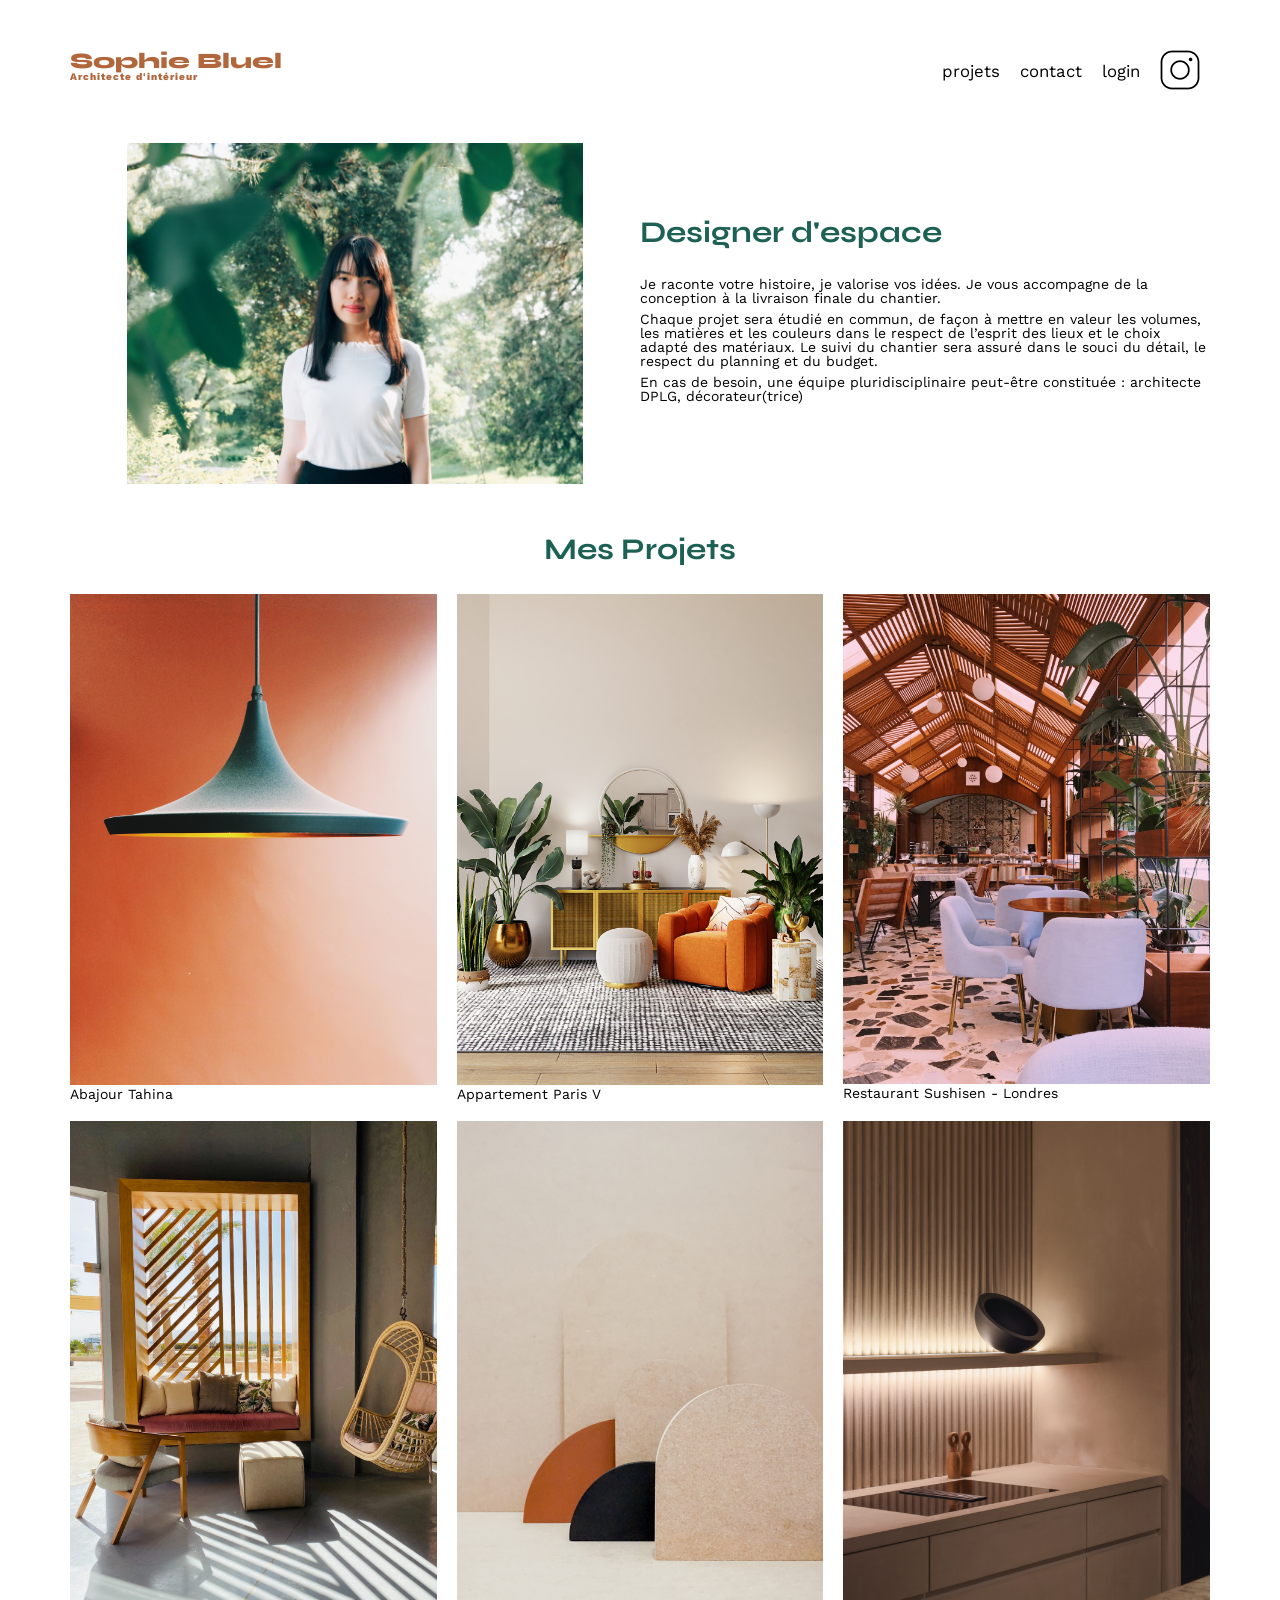
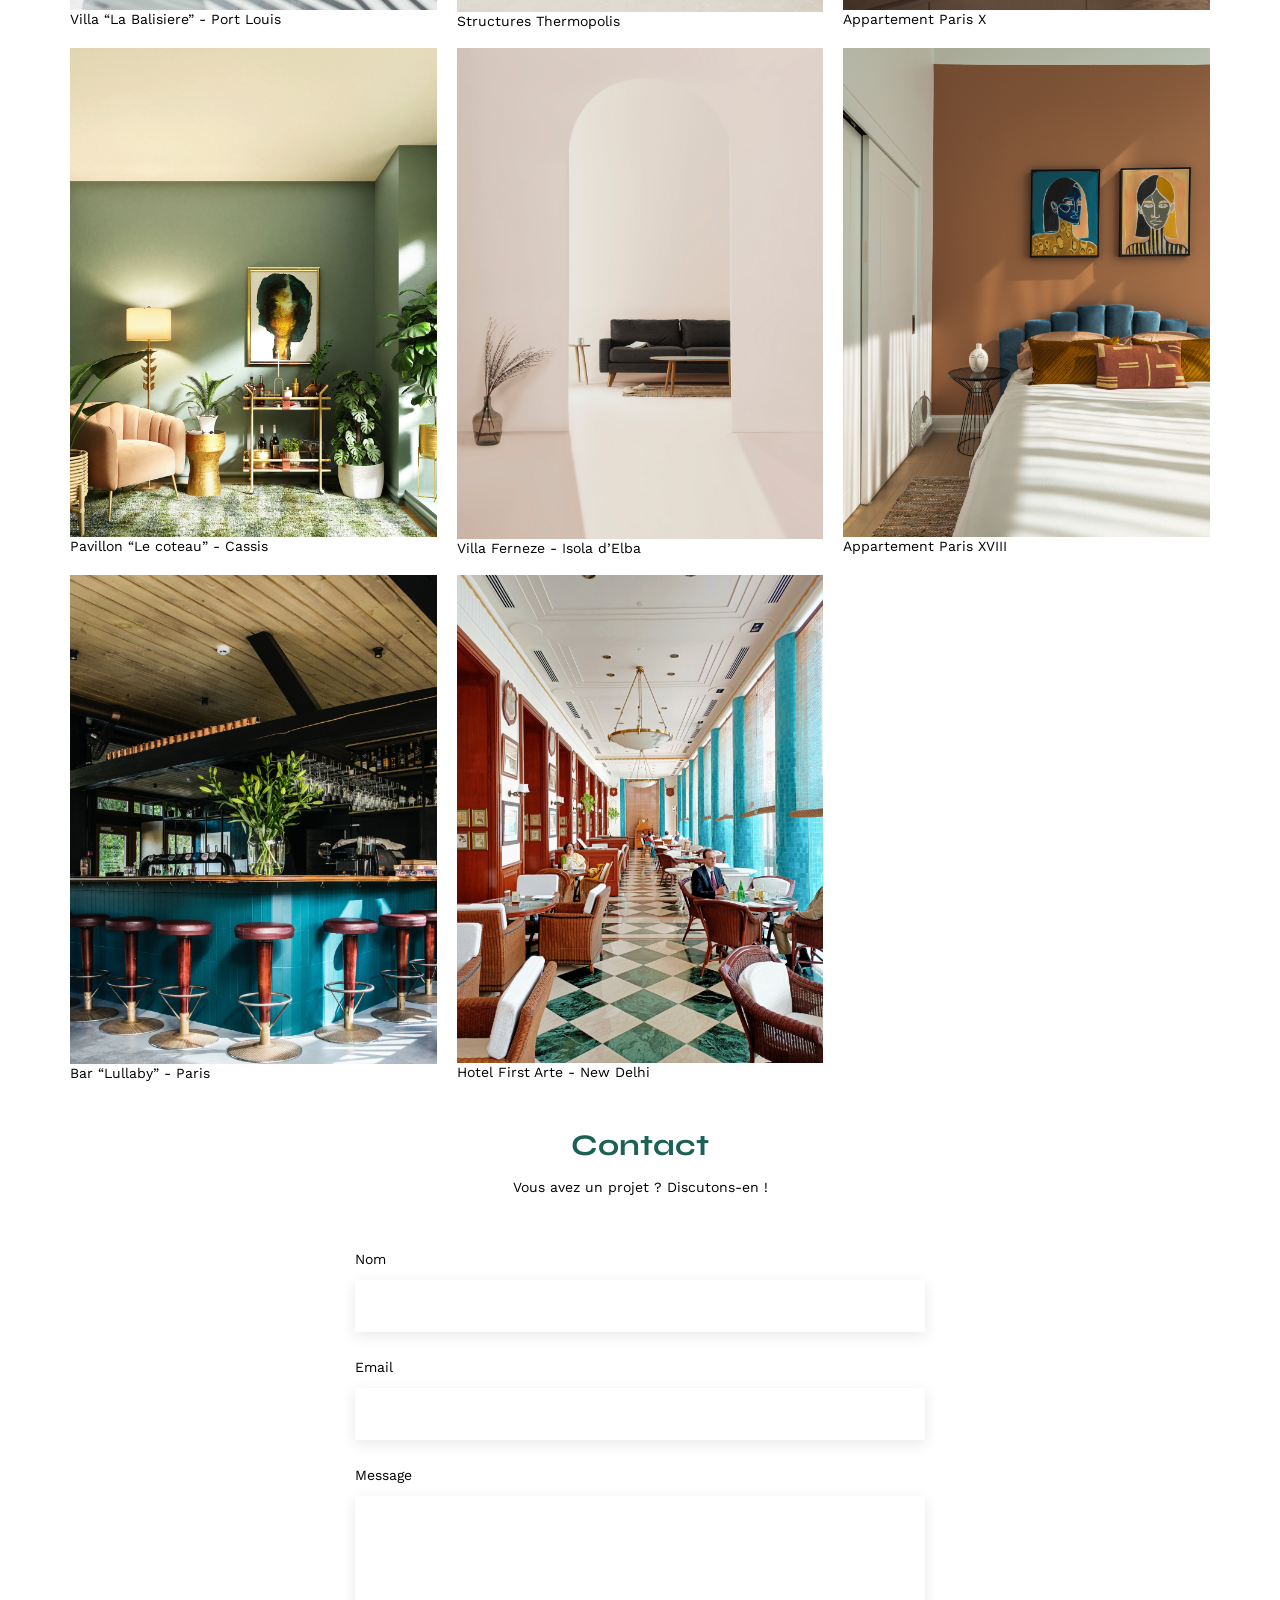
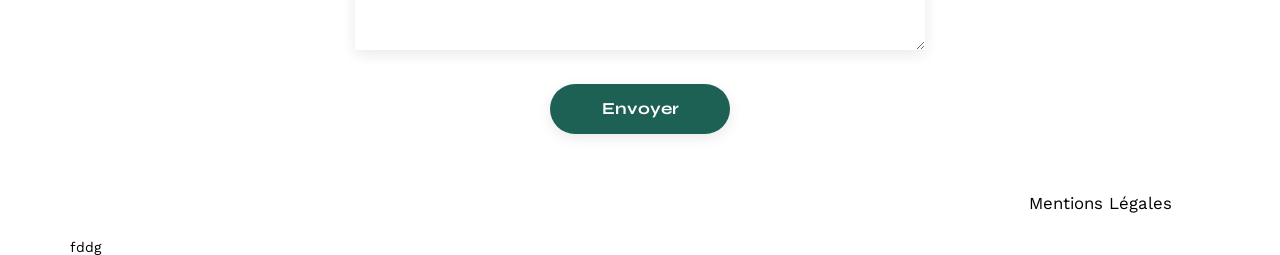
==== FrontEnd/index.html @ 786bf57f "Initial commit" ====
<!DOCTYPE html>
<html lang="fr">
<head>
	<meta charset="UTF-8">
	<title>Sophie Bluel - Architecte d'intérieur</title>
	<meta name="viewport" content="width=device-width, initial-scale=1.0">
	<link rel="preconnect" href="https://fonts.googleapis.com">
	<link rel="preconnect" href="https://fonts.gstatic.com" crossorigin>
	<link href="https://fonts.googleapis.com/css2?family=Syne:wght@700;800&family=Work+Sans&display=swap" rel="stylesheet">
	<meta name="description" content="">
	<link rel="stylesheet" href="./assets/style.css">
</head>
<body>
<header>
	<h1>Sophie Bluel <span>Architecte d'intérieur</span></h1>
	<nav>
		<ul>
			<li>projets</li>
			<li>contact</li>
			<li>login</li>
			<li><img src="./assets/icons/instagram.png" alt="Instagram"></li>
		</ul>
	</nav>
</header>
<main>
	<section id="introduction">
		<figure>
			<img src="./assets/images/sophie-bluel.png" alt="">
		</figure>
		<article>
			<h2>Designer d'espace</h2>
			<p>Je raconte votre histoire, je valorise vos idées. Je vous accompagne de la conception à la livraison finale du chantier.</p>
			<p>Chaque projet sera étudié en commun, de façon à mettre en valeur les volumes, les matières et les couleurs dans le respect de l’esprit des lieux et le choix adapté des matériaux. Le suivi du chantier sera assuré dans le souci du détail, le respect du planning et du budget.</p>
			<p>En cas de besoin, une équipe pluridisciplinaire peut-être constituée : architecte DPLG, décorateur(trice)</p>
		</article>
	</section>
	<section id="portfolio">
		<h2>Mes Projets</h2>
		<div class="gallery">
			<figure>
				<img src="assets/images/abajour-tahina.png" alt="Abajour Tahina">
				<figcaption>Abajour Tahina</figcaption>
			</figure>
			<figure>
				<img src="assets/images/appartement-paris-v.png" alt="Appartement Paris V">
				<figcaption>Appartement Paris V</figcaption>
			</figure>
			<figure>
				<img src="assets/images/restaurant-sushisen-londres.png" alt="Restaurant Sushisen - Londres">
				<figcaption>Restaurant Sushisen - Londres</figcaption>
			</figure>
			<figure>
				<img src="assets/images/la-balisiere.png" alt="Villa “La Balisiere” - Port Louis">
				<figcaption>Villa “La Balisiere” - Port Louis</figcaption>
			</figure>
			<figure>
				<img src="assets/images/structures-thermopolis.png" alt="Structures Thermopolis">
				<figcaption>Structures Thermopolis</figcaption>
			</figure>
			<figure>
				<img src="assets/images/appartement-paris-x.png" alt="Appartement Paris X">
				<figcaption>Appartement Paris X</figcaption>
			</figure>
			<figure>
				<img src="assets/images/le-coteau-cassis.png" alt="Pavillon “Le coteau” - Cassis">
				<figcaption>Pavillon “Le coteau” - Cassis</figcaption>
			</figure>
			<figure>
				<img src="assets/images/villa-ferneze.png" alt="Villa Ferneze - Isola d’Elba">
				<figcaption>Villa Ferneze - Isola d’Elba</figcaption>
			</figure>
			<figure>
				<img src="assets/images/appartement-paris-xviii.png" alt="Appartement Paris XVIII">
				<figcaption>Appartement Paris XVIII</figcaption>
			</figure>
			<figure>
				<img src="assets/images/bar-lullaby-paris.png" alt="Bar “Lullaby” - Paris">
				<figcaption>Bar “Lullaby” - Paris</figcaption>
			</figure>
			<figure>
				<img src="assets/images/hotel-first-arte-new-delhi.png" alt="Hotel First Arte - New Delhi">
				<figcaption>Hotel First Arte - New Delhi</figcaption>
			</figure>
		</div>
	</section>
	<section id="contact">
		<h2>Contact</h2>
		<p>Vous avez un projet ? Discutons-en !</p>
		<form action="#" method="post">
			<label for="name">Nom</label>
			<input type="text" name="name" id="name">
			<label for="email">Email</label>
			<input type="email" name="email" id="email">
			<label for="message">Message</label>
			<textarea name="message" id="message" cols="30" rows="10"></textarea>
			<input type="submit" value="Envoyer">
		</form>
	</section>
</main>

<footer>
	<nav>
		<ul>
			<li>Mentions Légales</li>
		</ul>
	</nav>
</footer>
</body>
</html>


fddg
---- FrontEnd/assets/style.css ----
/* http://meyerweb.com/eric/tools/css/reset/
   v2.0 | 20110126
   License: none (public domain)
*/

html, body, div, span, applet, object, iframe,
h1, h2, h3, h4, h5, h6, p, blockquote, pre,
a, abbr, acronym, address, big, cite, code,
del, dfn, em, img, ins, kbd, q, s, samp,
small, strike, strong, sub, sup, tt, var,
b, u, i, center,
dl, dt, dd, ol, ul, li,
fieldset, form, label, legend,
table, caption, tbody, tfoot, thead, tr, th, td,
article, aside, canvas, details, embed,
figure, figcaption, footer, header, hgroup,
menu, nav, output, ruby, section, summary,
time, mark, audio, video {
	margin: 0;
	padding: 0;
	border: 0;
	font-size: 100%;
	font: inherit;
	vertical-align: baseline;
}
/* HTML5 display-role reset for older browsers */
article, aside, details, figcaption, figure,
footer, header, hgroup, menu, nav, section {
	display: block;
}
body {
	line-height: 1;
}
ol, ul {
	list-style: none;
}
blockquote, q {
	quotes: none;
}
blockquote:before, blockquote:after,
q:before, q:after {
	content: '';
	content: none;
}
table {
	border-collapse: collapse;
	border-spacing: 0;
}
/** end reset css**/
body {
	max-width: 1140px;
	margin:auto;
	font-family: 'Work Sans' ;
	font-size: 14px;
}
header {
	display: flex;
	justify-content: space-between;
	margin: 50px 0
}
section {
	margin: 50px 0
}

h1{
	display: flex;
	flex-direction: column;
	font-family: 'Syne';
	font-size: 22px;
	font-weight: 800;
	color: #B1663C
}

h1 > span {
	font-family: 'Work Sans';
	font-size:10px;
	letter-spacing: 0.1em;
;
}

h2{
	font-family: 'Syne';
	font-weight: 700;
	font-size: 30px;
	color: #1D6154
}
nav ul {
	display: flex;
	align-items: center;
	list-style-type: none;

}
nav li {
	padding: 0 10px;
	font-size: 1.2em;
}

li:hover {
	color: #B1663C;
}
#introduction {
	display: flex;
	align-items: center;
}
#introduction figure {
	flex: 1
}
#introduction img {
	display: block;
	margin: auto;
	width: 80%;
}

#introduction article {
	flex: 1
}
#introduction h2 {
	margin-bottom: 1em;
}

#introduction p {
	margin-bottom: 0.5em;
}
#portfolio h2 {
	text-align: center;
	margin-bottom: 1em;
}
.gallery {
	width: 100%;
	display: grid;
	grid-template-columns: 1fr 1fr 1fr;
	grid-column-gap: 20px;
	grid-row-gap: 20px;
}

.gallery img {
	width: 100%;

}
#contact {
	width: 50%;
margin: auto;
}
#contact > * {
	text-align: center;

}
#contact h2{
	margin-bottom: 20px;
}
#contact form {
	text-align: left;
	margin-top:30px;
	display: flex;
	flex-direction: column;
}

#contact input {
	height: 50px;
	font-size: 1.2em;
	border: none;
	box-shadow: 0px 4px 14px rgba(0, 0, 0, 0.09);
}
#contact label {
	margin: 2em 0 1em 0;
}
#contact textarea {
	border: none;
	box-shadow: 0px 4px 14px rgba(0, 0, 0, 0.09);
}

input[type="submit"]{
	font-family: 'Syne';
	font-weight: 700;
	color: white;
	background-color: #1D6154;
	margin : 2em auto ;
	width: 180px;
	text-align: center;
	border-radius: 60px ;
}

footer nav ul {
	display: flex;
	justify-content: flex-end;
	margin: 2em
}
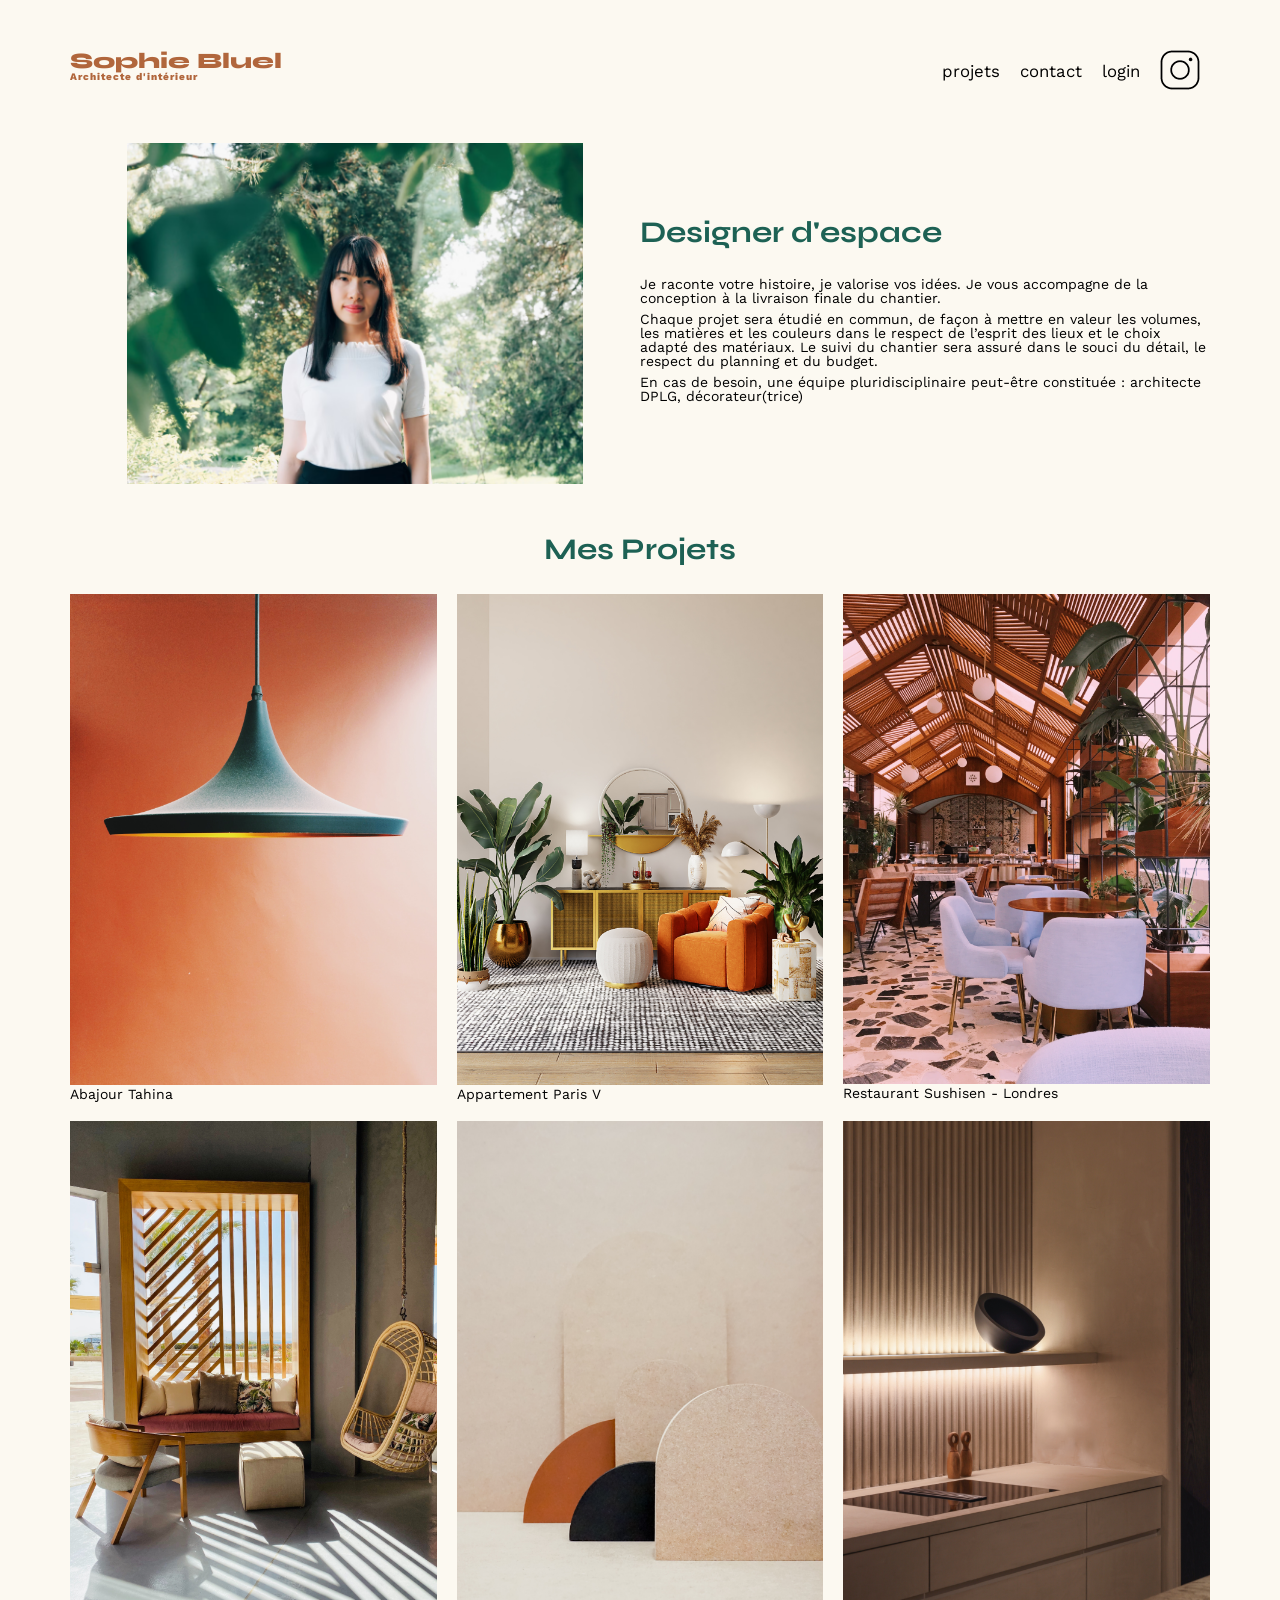
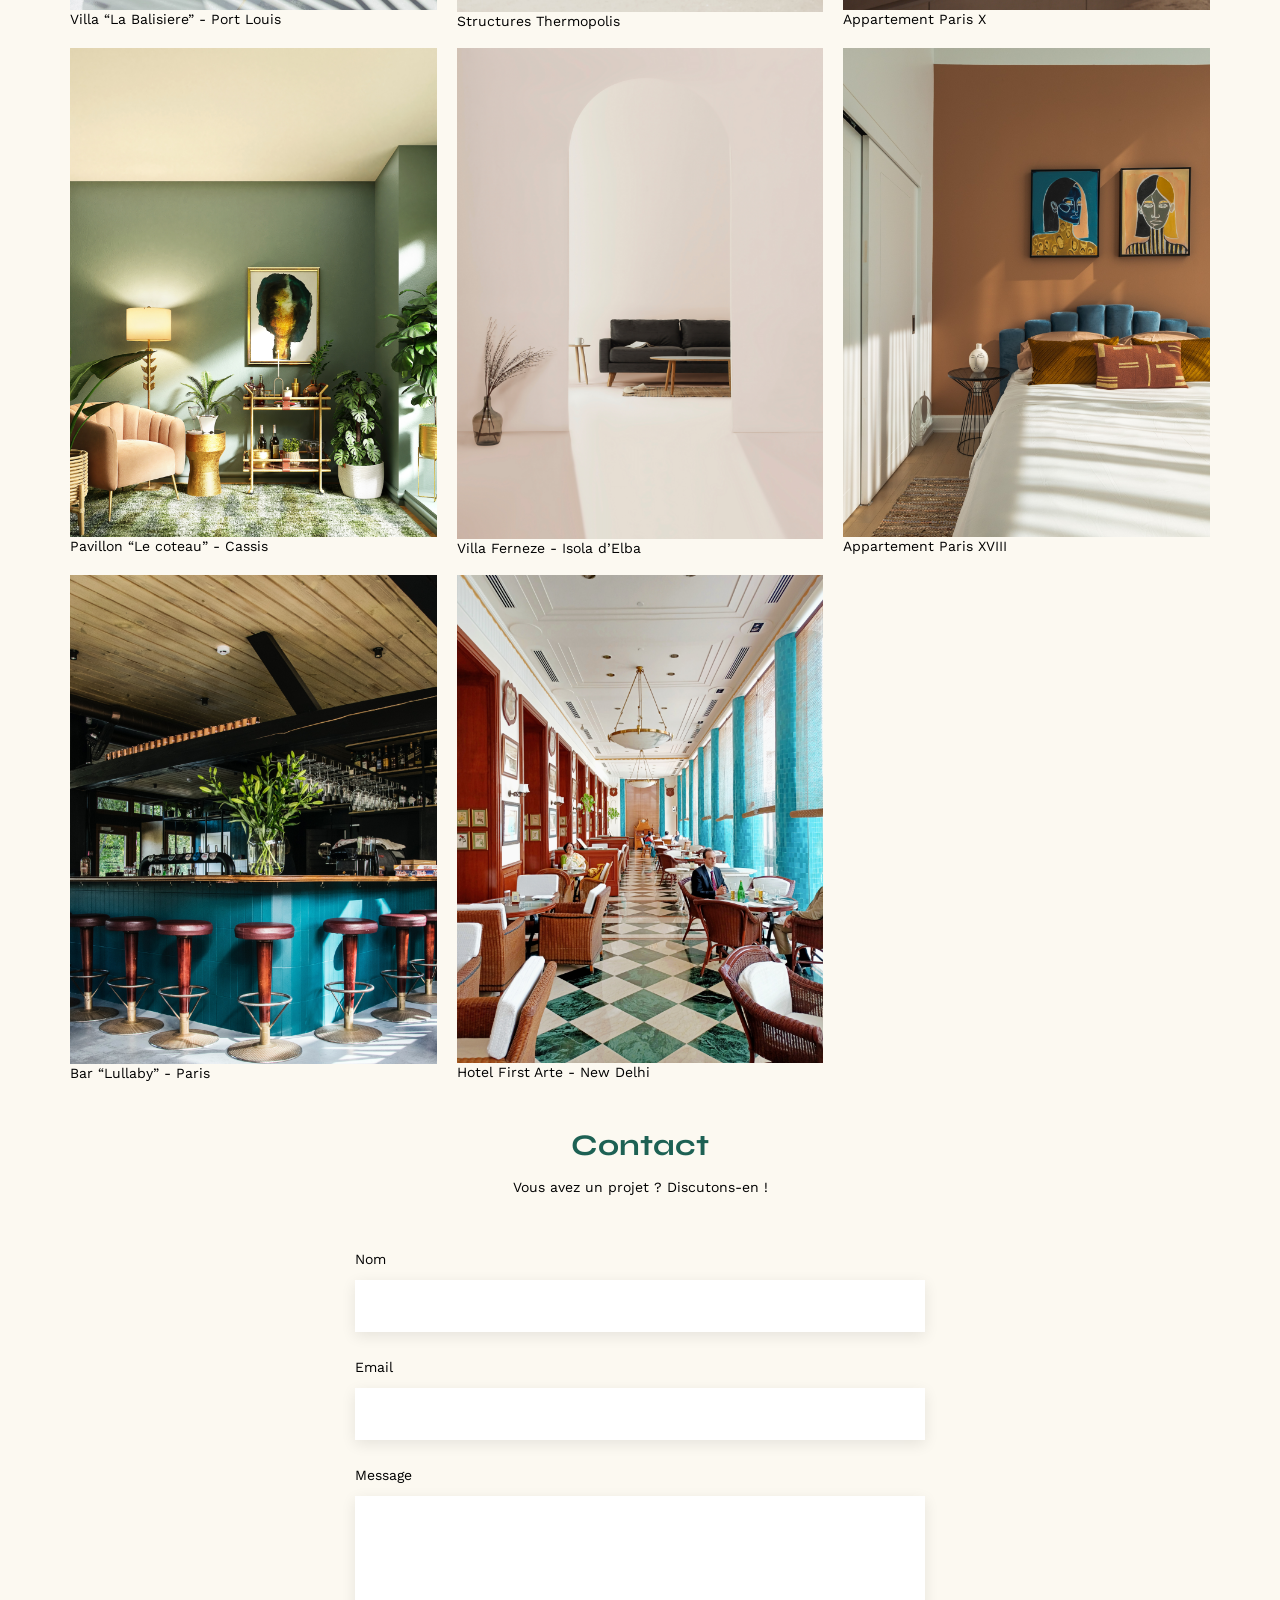
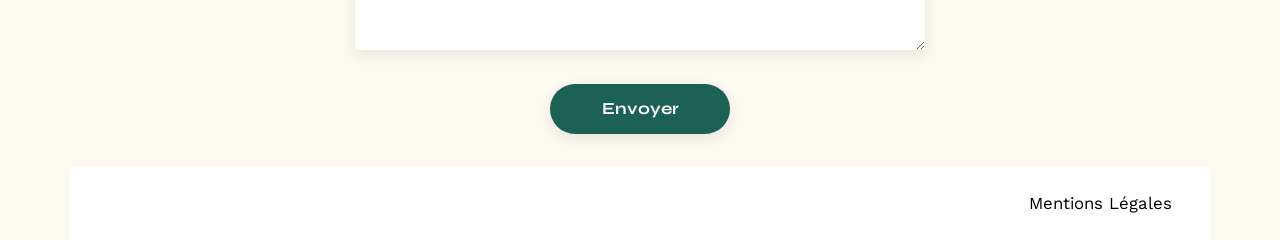
==== commit 53663da3: "modif css pour login.html + creation JS" ====
--- a/FrontEnd/index.html
+++ b/FrontEnd/index.html
@@ -9,6 +9,7 @@
 	<link href="https://fonts.googleapis.com/css2?family=Syne:wght@700;800&family=Work+Sans&display=swap" rel="stylesheet">
 	<meta name="description" content="">
 	<link rel="stylesheet" href="./assets/style.css">
+	<script src="script.js" defer></script>
 </head>
 <body>
 <header>
@@ -17,7 +18,7 @@
 		<ul>
 			<li>projets</li>
 			<li>contact</li>
-			<li>login</li>
+			<a href="login.html"><li>login</li></a>
 			<li><img src="./assets/icons/instagram.png" alt="Instagram"></li>
 		</ul>
 	</nav>
@@ -36,6 +37,8 @@
 	</section>
 	<section id="portfolio">
 		<h2>Mes Projets</h2>
+		<div id="filter-container">			
+		</div>
 		<div class="gallery">
 			<figure>
 				<img src="assets/images/abajour-tahina.png" alt="Abajour Tahina">
@@ -107,6 +110,3 @@
 </footer>
 </body>
 </html>
-
-
-fddg
--- a/FrontEnd/assets/style.css
+++ b/FrontEnd/assets/style.css
@@ -23,25 +23,31 @@
 	font: inherit;
 	vertical-align: baseline;
 }
+
 /* HTML5 display-role reset for older browsers */
 article, aside, details, figcaption, figure,
 footer, header, hgroup, menu, nav, section {
 	display: block;
 }
+
 body {
 	line-height: 1;
 }
+
 ol, ul {
 	list-style: none;
 }
+
 blockquote, q {
 	quotes: none;
 }
+
 blockquote:before, blockquote:after,
 q:before, q:after {
 	content: '';
 	content: none;
 }
+
 table {
 	border-collapse: collapse;
 	border-spacing: 0;
@@ -49,20 +55,32 @@
 /** end reset css**/
 body {
 	max-width: 1140px;
-	margin:auto;
+	margin: auto;
 	font-family: 'Work Sans' ;
 	font-size: 14px;
-}
+	background-color: rgb(252, 249, 241);
+}
+
 header {
 	display: flex;
 	justify-content: space-between;
 	margin: 50px 0
 }
+
 section {
 	margin: 50px 0
 }
 
-h1{
+a {
+	text-decoration: none;
+	color: black;
+}
+
+a:visited {
+	color: black;
+}
+
+h1 {
 	display: flex;
 	flex-direction: column;
 	font-family: 'Syne';
@@ -78,33 +96,38 @@
 ;
 }
 
-h2{
+h2 {
 	font-family: 'Syne';
 	font-weight: 700;
 	font-size: 30px;
 	color: #1D6154
 }
+
 nav ul {
 	display: flex;
 	align-items: center;
 	list-style-type: none;
-
-}
+}
+
 nav li {
 	padding: 0 10px;
 	font-size: 1.2em;
+	cursor: pointer;
 }
 
 li:hover {
 	color: #B1663C;
 }
+
 #introduction {
 	display: flex;
 	align-items: center;
 }
+
 #introduction figure {
 	flex: 1
 }
+
 #introduction img {
 	display: block;
 	margin: auto;
@@ -114,6 +137,7 @@
 #introduction article {
 	flex: 1
 }
+
 #introduction h2 {
 	margin-bottom: 1em;
 }
@@ -121,10 +145,12 @@
 #introduction p {
 	margin-bottom: 0.5em;
 }
+
 #portfolio h2 {
 	text-align: center;
 	margin-bottom: 1em;
 }
+
 .gallery {
 	width: 100%;
 	display: grid;
@@ -135,19 +161,21 @@
 
 .gallery img {
 	width: 100%;
-
-}
+}
+
 #contact {
 	width: 50%;
 margin: auto;
 }
+
 #contact > * {
 	text-align: center;
-
-}
-#contact h2{
+}
+
+#contact h2 {
 	margin-bottom: 20px;
 }
+
 #contact form {
 	text-align: left;
 	margin-top:30px;
@@ -161,15 +189,17 @@
 	border: none;
 	box-shadow: 0px 4px 14px rgba(0, 0, 0, 0.09);
 }
+
 #contact label {
 	margin: 2em 0 1em 0;
 }
+
 #contact textarea {
 	border: none;
 	box-shadow: 0px 4px 14px rgba(0, 0, 0, 0.09);
 }
 
-input[type="submit"]{
+input[type="submit"] {
 	font-family: 'Syne';
 	font-weight: 700;
 	color: white;
@@ -180,9 +210,52 @@
 	border-radius: 60px ;
 }
 
+/** login.html **/
+
+#login {
+	display: flex;
+	flex-direction: column;
+	justify-content: center;
+	align-items: center;
+	margin-top: 150px;
+	margin-bottom: 350px;
+}
+
+#login-form {
+	display: flex;
+	flex-direction: column;
+}
+
+#login input {
+	height: 50px;
+	width: 400px;
+	font-size: 1.2em;
+	border: none;
+	box-shadow: 0px 4px 14px rgba(0, 0, 0, 0.09);
+}
+
+#login #connect {
+	width: 200px;
+	cursor: pointer;
+}
+
+#login label {
+	margin: 2em 0 1em 0;
+}
+
+#login a {
+	color: black;
+	text-decoration: underline;
+	font-weight: bold;
+}
+/** **/
+
+footer {
+	background-color: #ffffff;
+}
 footer nav ul {
 	display: flex;
 	justify-content: flex-end;
-	margin: 2em
-}
-
+	padding: 2em;
+}
+
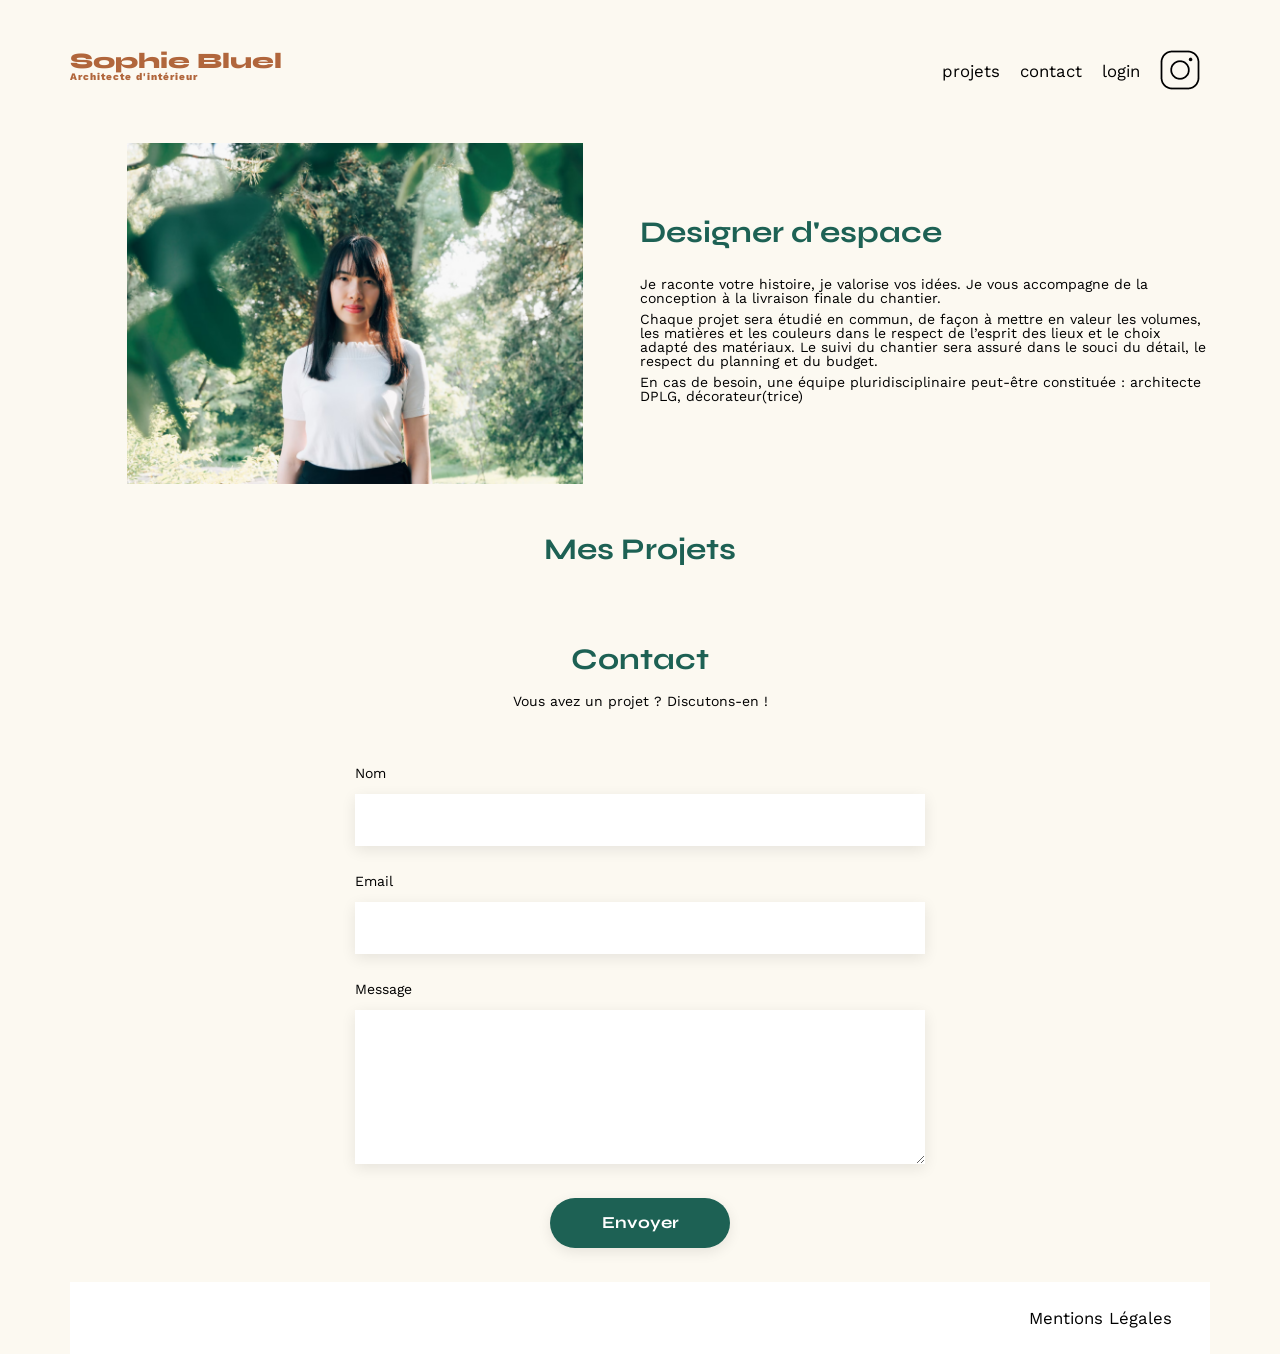
==== commit 032e758b: "suppresion gallery + creation div filters pour affichage dynamique" ====
--- a/FrontEnd/index.html
+++ b/FrontEnd/index.html
@@ -37,10 +37,11 @@
 	</section>
 	<section id="portfolio">
 		<h2>Mes Projets</h2>
-		<div id="filter-container">			
+		<div id="filter-container">
+						
 		</div>
 		<div class="gallery">
-			<figure>
+			<!-- <figure>
 				<img src="assets/images/abajour-tahina.png" alt="Abajour Tahina">
 				<figcaption>Abajour Tahina</figcaption>
 			</figure>
@@ -83,7 +84,7 @@
 			<figure>
 				<img src="assets/images/hotel-first-arte-new-delhi.png" alt="Hotel First Arte - New Delhi">
 				<figcaption>Hotel First Arte - New Delhi</figcaption>
-			</figure>
+			</figure> -->
 		</div>
 	</section>
 	<section id="contact">
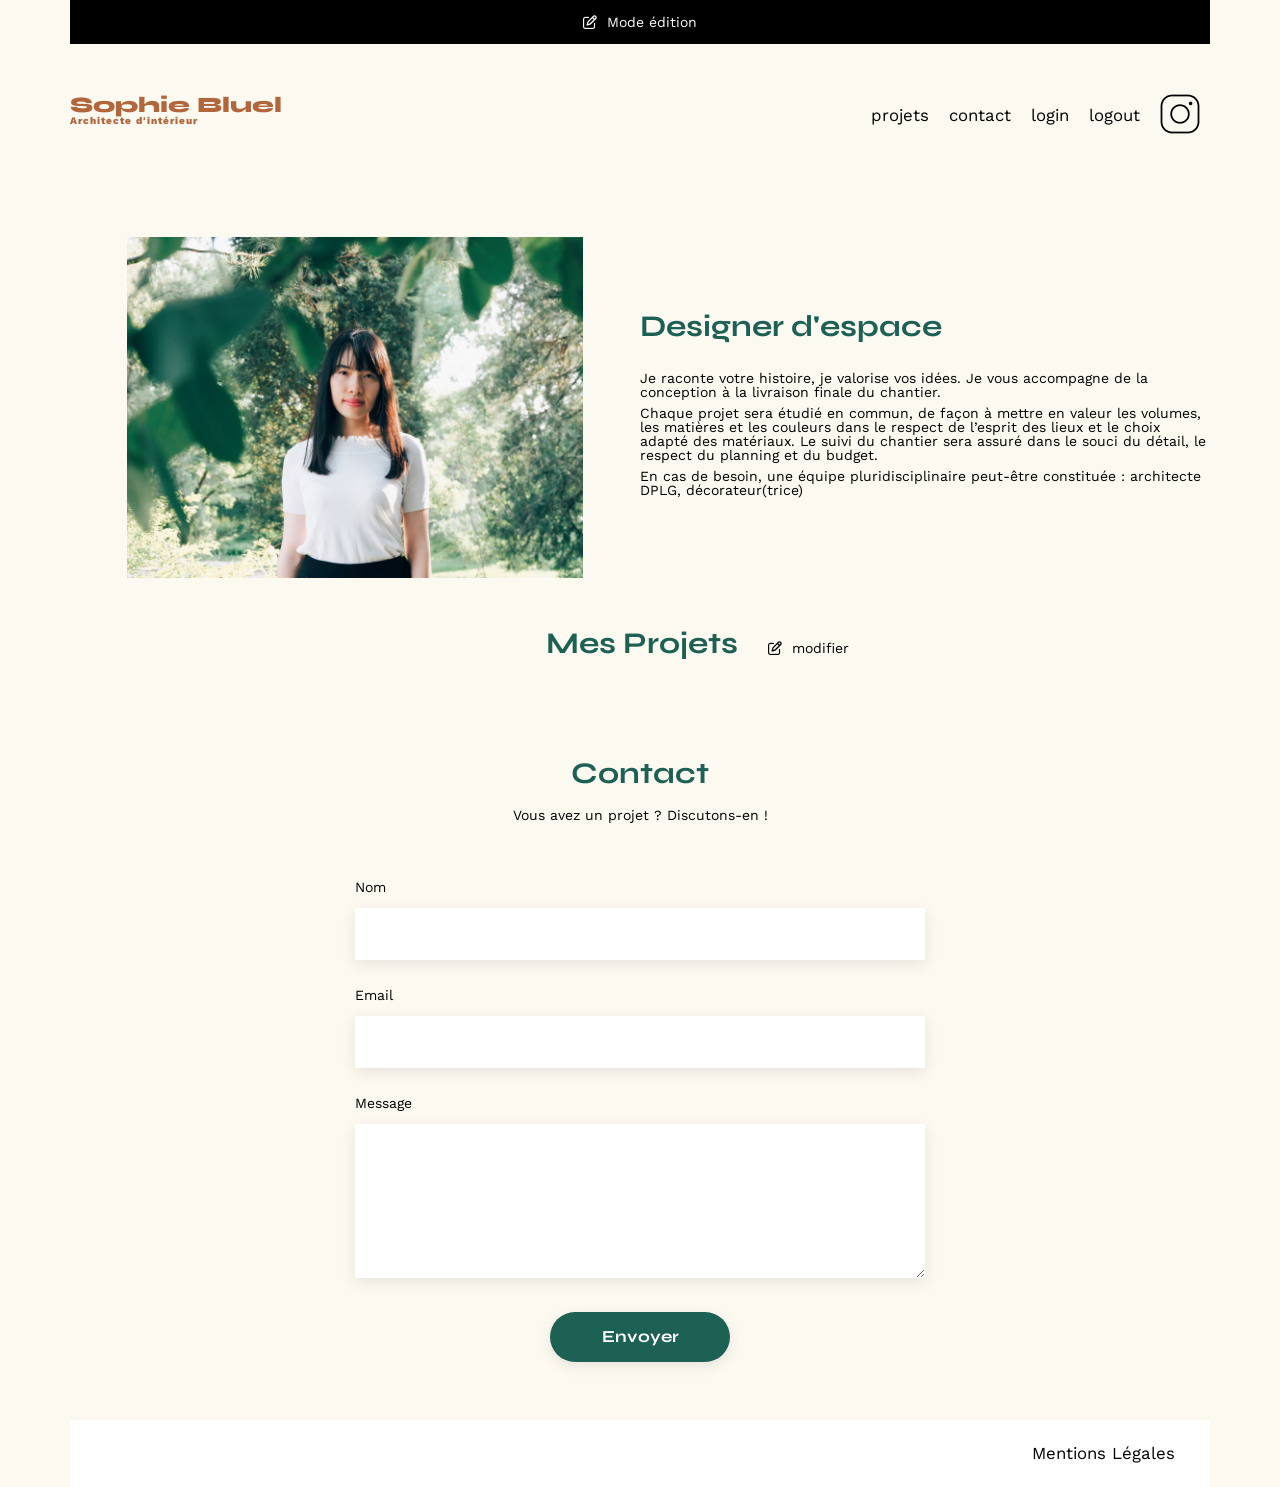
==== commit 9d64a5ab: "creation modale + delete" ====
--- a/FrontEnd/index.html
+++ b/FrontEnd/index.html
@@ -1,47 +1,102 @@
 <!DOCTYPE html>
 <html lang="fr">
+
 <head>
 	<meta charset="UTF-8">
 	<title>Sophie Bluel - Architecte d'intérieur</title>
 	<meta name="viewport" content="width=device-width, initial-scale=1.0">
 	<link rel="preconnect" href="https://fonts.googleapis.com">
 	<link rel="preconnect" href="https://fonts.gstatic.com" crossorigin>
-	<link href="https://fonts.googleapis.com/css2?family=Syne:wght@700;800&family=Work+Sans&display=swap" rel="stylesheet">
+	<link href="https://fonts.googleapis.com/css2?family=Syne:wght@700;800&family=Work+Sans&display=swap"
+		rel="stylesheet">
+	<link rel="stylesheet" href="https://cdnjs.cloudflare.com/ajax/libs/font-awesome/6.2.1/css/all.min.css"
+		integrity="sha512-MV7K8+y+gLIBoVD59lQIYicR65iaqukzvf/nwasF0nqhPay5w/9lJmVM2hMDcnK1OnMGCdVK+iQrJ7lzPJQd1w=="
+		crossorigin="anonymous" referrerpolicy="no-referrer">
 	<meta name="description" content="">
 	<link rel="stylesheet" href="./assets/style.css">
 	<script src="script.js" defer></script>
+	<script src="modal.js" defer></script>
 </head>
+
 <body>
-<header>
-	<h1>Sophie Bluel <span>Architecte d'intérieur</span></h1>
-	<nav>
-		<ul>
-			<li>projets</li>
-			<li>contact</li>
-			<a href="login.html"><li>login</li></a>
-			<li><img src="./assets/icons/instagram.png" alt="Instagram"></li>
-		</ul>
-	</nav>
-</header>
-<main>
-	<section id="introduction">
-		<figure>
-			<img src="./assets/images/sophie-bluel.png" alt="">
-		</figure>
-		<article>
-			<h2>Designer d'espace</h2>
-			<p>Je raconte votre histoire, je valorise vos idées. Je vous accompagne de la conception à la livraison finale du chantier.</p>
-			<p>Chaque projet sera étudié en commun, de façon à mettre en valeur les volumes, les matières et les couleurs dans le respect de l’esprit des lieux et le choix adapté des matériaux. Le suivi du chantier sera assuré dans le souci du détail, le respect du planning et du budget.</p>
-			<p>En cas de besoin, une équipe pluridisciplinaire peut-être constituée : architecte DPLG, décorateur(trice)</p>
-		</article>
-	</section>
-	<section id="portfolio">
-		<h2>Mes Projets</h2>
-		<div id="filter-container">
-						
+	<header>
+		<div id="edition-mode">
+			<i class="fa-regular fa-pen-to-square"></i>
+			<p>Mode édition</p>
 		</div>
-		<div class="gallery">
-			<!-- <figure>
+		<div id="edit-container">
+			<div id="edit-modal">
+				<i class="fa-solid fa-xmark"></i>
+				<i class="fa-solid fa-arrow-left"></i>
+				<h3>Ajout photo</h3>
+				<form action="#" method="post" id="edit-form">
+					<label for="input-file">
+						<input type="file" accept="image/*" id="input-file">
+					</label>
+					<label for="title">Titre</label>
+					<input type="text" name="title">
+					<label for="category">Catégories</label>
+					<input type="select">
+				</form>
+				<input type="submit" value="Valider">
+
+			</div>
+		</div>
+		<div id="initial-header">
+			<h1>Sophie Bluel <span>Architecte d'intérieur</span></h1>
+			<nav>
+				<ul>
+					<li>projets</li>
+					<li>contact</li>
+					<a href="login.html">
+						<li id="login-li">login</li>
+					</a>
+					<a href="index.html" id="logout">
+						<li>logout</li>
+					</a>
+					<li><img src="./assets/icons/instagram.png" alt="Instagram"></li>
+				</ul>
+			</nav>
+		</div>
+	</header>
+	<main>
+		<section id="introduction">
+			<figure>
+				<img src="./assets/images/sophie-bluel.png" alt="">
+			</figure>
+			<article>
+				<h2>Designer d'espace</h2>
+				<p>Je raconte votre histoire, je valorise vos idées. Je vous accompagne de la conception à la livraison
+					finale du chantier.</p>
+				<p>Chaque projet sera étudié en commun, de façon à mettre en valeur les volumes, les matières et les
+					couleurs dans le respect de l’esprit des lieux et le choix adapté des matériaux. Le suivi du
+					chantier sera assuré dans le souci du détail, le respect du planning et du budget.</p>
+				<p>En cas de besoin, une équipe pluridisciplinaire peut-être constituée : architecte DPLG,
+					décorateur(trice)</p>
+			</article>
+		</section>
+		<section id="portfolio">
+			<div id="mes-projets">
+				<h2>Mes Projets</h2>
+				<div id="modify-gallery">
+					<i class="fa-regular fa-pen-to-square"></i>
+					<p>modifier</p>
+				</div>
+			</div>
+			<dialog id="modify-container">
+				<div id="modal-modify">
+					<i class="fa-solid fa-xmark"></i>
+					<h3>Gallerie photo</h3>
+					<div id="handle-works"></div>
+					<input type="submit" value="Ajouter une photo" id="add">
+				</div>
+			</dialog>
+
+
+			<div id="filter-container">
+			</div>
+			<div class="gallery">
+				<!-- <figure>
 				<img src="assets/images/abajour-tahina.png" alt="Abajour Tahina">
 				<figcaption>Abajour Tahina</figcaption>
 			</figure>
@@ -85,29 +140,30 @@
 				<img src="assets/images/hotel-first-arte-new-delhi.png" alt="Hotel First Arte - New Delhi">
 				<figcaption>Hotel First Arte - New Delhi</figcaption>
 			</figure> -->
-		</div>
-	</section>
-	<section id="contact">
-		<h2>Contact</h2>
-		<p>Vous avez un projet ? Discutons-en !</p>
-		<form action="#" method="post">
-			<label for="name">Nom</label>
-			<input type="text" name="name" id="name">
-			<label for="email">Email</label>
-			<input type="email" name="email" id="email">
-			<label for="message">Message</label>
-			<textarea name="message" id="message" cols="30" rows="10"></textarea>
-			<input type="submit" value="Envoyer">
-		</form>
-	</section>
-</main>
+			</div>
+		</section>
+		<section id="contact">
+			<h2>Contact</h2>
+			<p>Vous avez un projet ? Discutons-en !</p>
+			<form action="#" method="post">
+				<label for="name">Nom</label>
+				<input type="text" name="name" id="name">
+				<label for="email">Email</label>
+				<input type="email" name="email" id="email">
+				<label for="message">Message</label>
+				<textarea name="message" id="message" cols="30" rows="10"></textarea>
+				<input type="submit" value="Envoyer">
+			</form>
+		</section>
+	</main>
 
-<footer>
-	<nav>
-		<ul>
-			<li>Mentions Légales</li>
-		</ul>
-	</nav>
-</footer>
+	<footer>
+		<nav>
+			<ul>
+				<li>Mentions Légales</li>
+			</ul>
+		</nav>
+	</footer>
 </body>
-</html>
+
+</html>
--- a/FrontEnd/assets/style.css
+++ b/FrontEnd/assets/style.css
@@ -63,6 +63,11 @@
 
 header {
 	display: flex;
+	flex-direction: column;
+}
+
+#initial-header {
+	display: flex;
 	justify-content: space-between;
 	margin: 50px 0
 }
@@ -165,7 +170,7 @@
 
 #contact {
 	width: 50%;
-margin: auto;
+	margin: auto;
 }
 
 #contact > * {
@@ -210,6 +215,34 @@
 	border-radius: 60px ;
 }
 
+#filter-container {
+	display: flex;
+	text-align: center;
+	justify-content: center;
+	gap: 10px;
+	margin-bottom: 1.4em;
+}
+
+#filter-container button {
+	font-family: 'Syne';
+	font-weight: 700;
+	color: #1D6154;
+	background-color: transparent;
+	border-radius: 60px;
+	border: 1px solid #1D6154;
+	padding: 5px 10px;
+	cursor: pointer;	
+}
+
+#filter-container button:hover {
+	background-color: #1D6154;
+	color: #ffffff;
+}
+
+button .selected {
+	background-color: #1D6154;
+}
+
 /** login.html **/
 
 #login {
@@ -248,6 +281,149 @@
 	text-decoration: underline;
 	font-weight: bold;
 }
+
+/* Modal */
+
+#edition-mode {
+	display: flex;
+	align-items: center;
+	justify-content: center;
+	gap: 10px;
+	width: 100%;
+	padding-top: 15px;
+	padding-bottom: 15px;
+	background-color: black;
+	color: #ffffff;
+	i {
+		cursor: pointer;
+	}
+	p {
+		cursor: pointer;
+	}
+}
+#mes-projets {
+	display: flex;
+	justify-content: center;
+	align-items: baseline;
+	margin-left: 10%;
+
+}
+#modify-gallery {
+	display: flex;
+	gap: 10px;
+	cursor: pointer;
+	width: fit-content;	
+	margin-left: 30px;
+}
+
+/* pas utiliser left et bottom */
+
+
+#modify-container {
+	display: none;
+	justify-content: center;
+	align-items: center;
+	position: fixed;
+	top: 0;
+	width: 100%;
+	height: 100%;
+	background-color: rgba(70, 65, 65, 0.392);
+	border: none;
+	margin: 0;
+	#modal-modify {
+		background-color: #ffffff;
+		width: 30%;
+		height: 50%;
+		display: flex;
+		flex-direction: column;
+		align-items: center;
+		justify-content: space-around;
+		border-radius: 10px;
+		position: relative;
+		padding: 50px 100px;
+		.fa-xmark {
+			position: absolute;
+			top: 20px;
+			right: 20px;
+			cursor: pointer;
+		}
+		h3 {
+			font-size: 30px;			
+		}
+		#handle-works {
+			border-bottom: 2px solid grey;
+		}
+		input {
+			padding: 7px;
+			cursor: pointer;			
+		}
+	}
+}
+
+#handle-works {
+	display: grid;
+	grid-template-columns: repeat(5, 1fr);
+	grid-template-rows: repeat(3, auto);
+	grid-row-gap: 20px;
+	grid-column-gap: 10px;
+	margin: 40px 80px 0px 80px;
+	padding-bottom: 30px;
+	border-bottom: solid 2px #d0d0d0;
+  }
+
+#handle-works figure {
+    position: relative;
+	height: 135px;
+}
+  
+#handle-works img {
+	max-width: 100%;
+	height: 100%;
+	object-fit: cover;
+  }
+
+#edit-container {
+	display: none;
+	justify-content: center;
+	align-items: center;
+	position: fixed;
+	left: 0;
+	width: 100%;
+	height: 100%;
+	background-color: rgba(70, 65, 65, 0.392);
+	margin: 0;
+	#edit-modal {
+		background-color: #ffffff;
+		width: 30%;
+		height: 50%;
+		display: flex;
+		flex-direction: column;
+		align-items: center;
+		justify-content: space-around;
+		border-radius: 10px;
+		position: relative;
+		padding: 0 100px;
+		.fa-xmark {
+			position: absolute;
+			top: 20px;
+			right: 20px;
+			cursor: pointer;
+		}
+		.fa-arrow-left{
+			position: absolute;
+			top: 20px;
+			left: 20px;
+		}
+		h3 {
+			font-size: 20px;
+		}
+		#edit-form {
+			display: flex;
+			flex-direction: column;
+		}
+	}
+}
+
 /** **/
 
 footer {
@@ -256,6 +432,8 @@
 footer nav ul {
 	display: flex;
 	justify-content: flex-end;
-	padding: 2em;
-}
-
+	padding: 25px;
+	margin-top: 25px;
+}
+
+
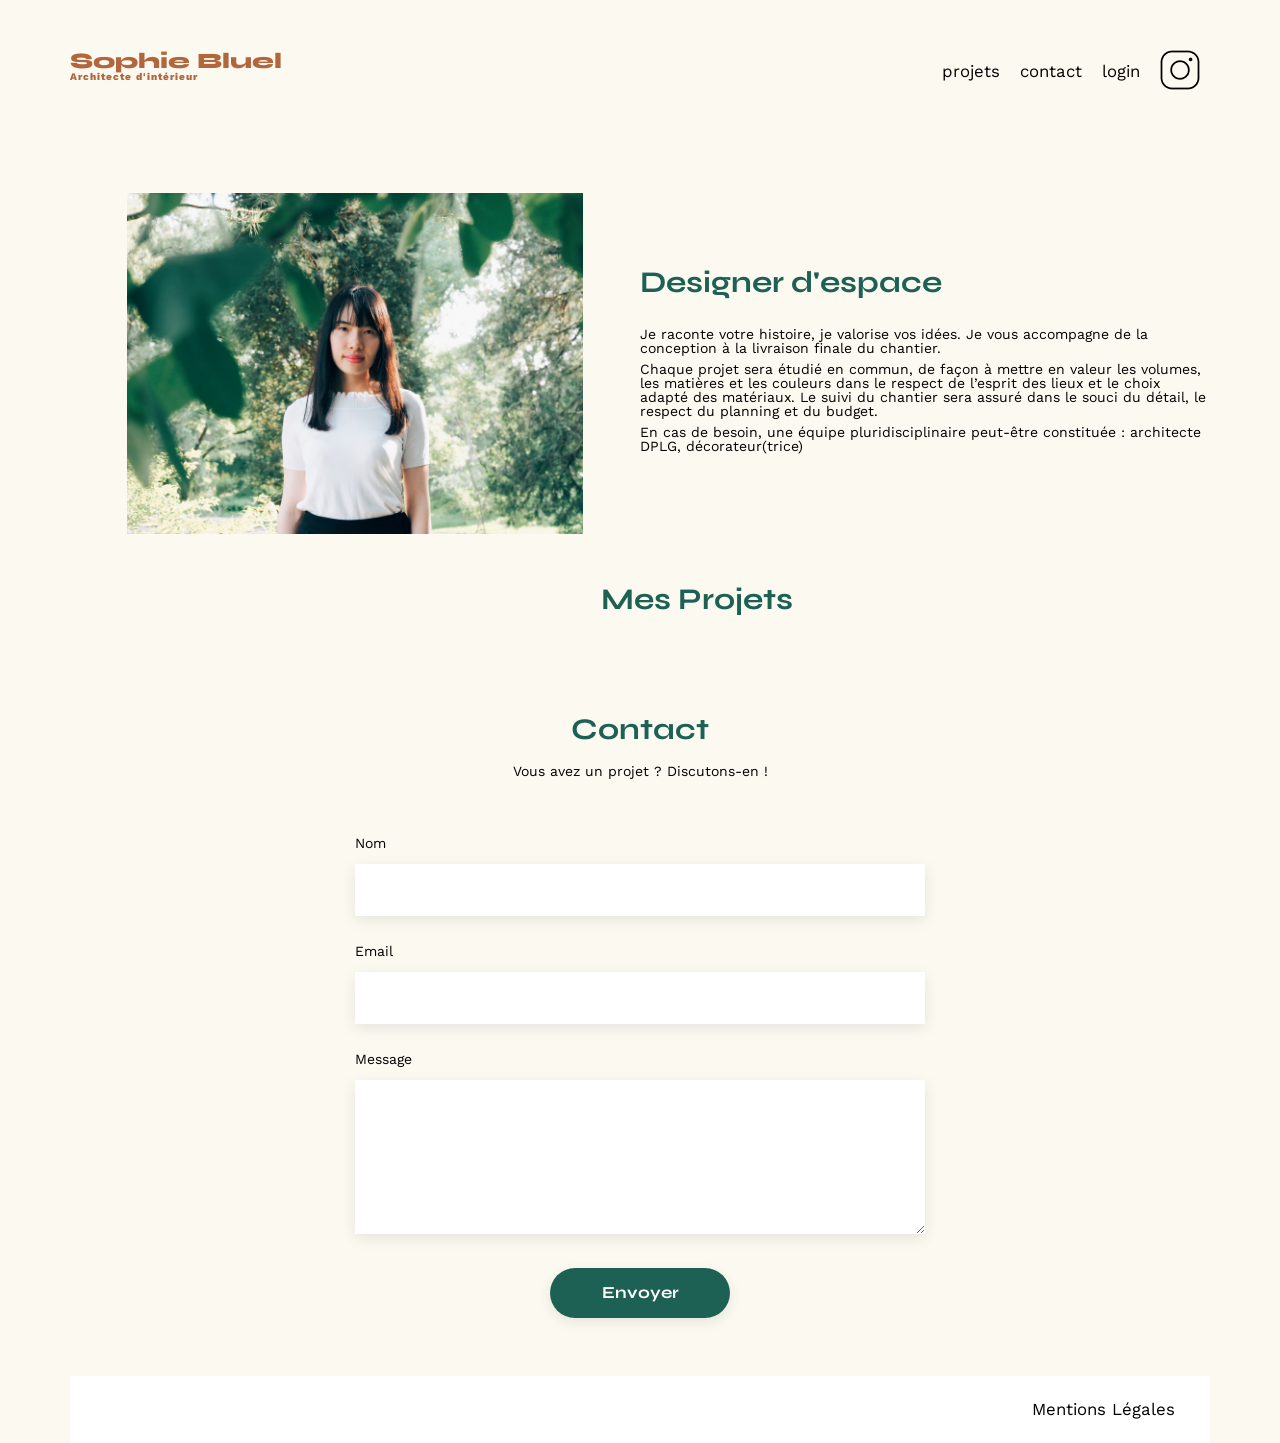
==== commit faa38c8b: "fonction delete" ====
--- a/FrontEnd/index.html
+++ b/FrontEnd/index.html
@@ -19,7 +19,7 @@
 </head>
 
 <body>
-	<header>
+	<header id="index-header">
 		<div id="edition-mode">
 			<i class="fa-regular fa-pen-to-square"></i>
 			<p>Mode édition</p>
@@ -29,16 +29,20 @@
 				<i class="fa-solid fa-xmark"></i>
 				<i class="fa-solid fa-arrow-left"></i>
 				<h3>Ajout photo</h3>
-				<form action="#" method="post" id="edit-form">
-					<label for="input-file">
-						<input type="file" accept="image/*" id="input-file">
-					</label>
-					<label for="title">Titre</label>
-					<input type="text" name="title">
-					<label for="category">Catégories</label>
-					<input type="select">
+				<form id="edit-form">
+					<div id="add-image">
+						<i class="fa-regular fa-image"></i>
+						<label for="file" id="img-btn">+ Ajouter photo</label>
+						<input type="file" id="file" name="image" accept="image/jpg, image/png" required>
+						<img id="img-form" src="#" alt="Aperçu de l'image">
+						<p>jpg, png : 4mo max</p>
+					</div>
+					<label for="form-title">Titre</label>
+					<input type="text" name="title" id="form-title" required>
+					<label for="form-category">Catégories</label>
+					<select id="form-category" required></select>
+					<input type="submit" value="Valider" id="submit-img">
 				</form>
-				<input type="submit" value="Valider">
 
 			</div>
 		</div>
@@ -50,9 +54,6 @@
 					<li>contact</li>
 					<a href="login.html">
 						<li id="login-li">login</li>
-					</a>
-					<a href="index.html" id="logout">
-						<li>logout</li>
 					</a>
 					<li><img src="./assets/icons/instagram.png" alt="Instagram"></li>
 				</ul>
@@ -83,14 +84,15 @@
 					<p>modifier</p>
 				</div>
 			</div>
-			<dialog id="modify-container">
+
+			<aside id="modify-container">
 				<div id="modal-modify">
 					<i class="fa-solid fa-xmark"></i>
 					<h3>Gallerie photo</h3>
 					<div id="handle-works"></div>
 					<input type="submit" value="Ajouter une photo" id="add">
 				</div>
-			</dialog>
+			</aside>
 
 
 			<div id="filter-container">
--- a/FrontEnd/assets/style.css
+++ b/FrontEnd/assets/style.css
@@ -3,19 +3,87 @@
    License: none (public domain)
 */
 
-html, body, div, span, applet, object, iframe,
-h1, h2, h3, h4, h5, h6, p, blockquote, pre,
-a, abbr, acronym, address, big, cite, code,
-del, dfn, em, img, ins, kbd, q, s, samp,
-small, strike, strong, sub, sup, tt, var,
-b, u, i, center,
-dl, dt, dd, ol, ul, li,
-fieldset, form, label, legend,
-table, caption, tbody, tfoot, thead, tr, th, td,
-article, aside, canvas, details, embed,
-figure, figcaption, footer, header, hgroup,
-menu, nav, output, ruby, section, summary,
-time, mark, audio, video {
+html,
+body,
+div,
+span,
+applet,
+object,
+iframe,
+h1,
+h2,
+h3,
+h4,
+h5,
+h6,
+p,
+blockquote,
+pre,
+a,
+abbr,
+acronym,
+address,
+big,
+cite,
+code,
+del,
+dfn,
+em,
+img,
+ins,
+kbd,
+q,
+s,
+samp,
+small,
+strike,
+strong,
+sub,
+sup,
+tt,
+var,
+b,
+u,
+i,
+center,
+dl,
+dt,
+dd,
+ol,
+ul,
+li,
+fieldset,
+form,
+label,
+legend,
+table,
+caption,
+tbody,
+tfoot,
+thead,
+tr,
+th,
+td,
+article,
+aside,
+canvas,
+details,
+embed,
+figure,
+figcaption,
+footer,
+header,
+hgroup,
+menu,
+nav,
+output,
+ruby,
+section,
+summary,
+time,
+mark,
+audio,
+video {
 	margin: 0;
 	padding: 0;
 	border: 0;
@@ -25,8 +93,17 @@
 }
 
 /* HTML5 display-role reset for older browsers */
-article, aside, details, figcaption, figure,
-footer, header, hgroup, menu, nav, section {
+article,
+aside,
+details,
+figcaption,
+figure,
+footer,
+header,
+hgroup,
+menu,
+nav,
+section {
 	display: block;
 }
 
@@ -34,16 +111,20 @@
 	line-height: 1;
 }
 
-ol, ul {
+ol,
+ul {
 	list-style: none;
 }
 
-blockquote, q {
+blockquote,
+q {
 	quotes: none;
 }
 
-blockquote:before, blockquote:after,
-q:before, q:after {
+blockquote:before,
+blockquote:after,
+q:before,
+q:after {
 	content: '';
 	content: none;
 }
@@ -52,16 +133,17 @@
 	border-collapse: collapse;
 	border-spacing: 0;
 }
+
 /** end reset css**/
 body {
 	max-width: 1140px;
 	margin: auto;
-	font-family: 'Work Sans' ;
+	font-family: 'Work Sans';
 	font-size: 14px;
 	background-color: rgb(252, 249, 241);
 }
 
-header {
+#index-header {
 	display: flex;
 	flex-direction: column;
 }
@@ -94,11 +176,11 @@
 	color: #B1663C
 }
 
-h1 > span {
+h1>span {
 	font-family: 'Work Sans';
-	font-size:10px;
+	font-size: 10px;
 	letter-spacing: 0.1em;
-;
+	;
 }
 
 h2 {
@@ -173,7 +255,7 @@
 	margin: auto;
 }
 
-#contact > * {
+#contact>* {
 	text-align: center;
 }
 
@@ -183,7 +265,7 @@
 
 #contact form {
 	text-align: left;
-	margin-top:30px;
+	margin-top: 30px;
 	display: flex;
 	flex-direction: column;
 }
@@ -209,10 +291,10 @@
 	font-weight: 700;
 	color: white;
 	background-color: #1D6154;
-	margin : 2em auto ;
+	margin: 2em auto;
 	width: 180px;
 	text-align: center;
-	border-radius: 60px ;
+	border-radius: 60px;
 }
 
 #filter-container {
@@ -231,7 +313,7 @@
 	border-radius: 60px;
 	border: 1px solid #1D6154;
 	padding: 5px 10px;
-	cursor: pointer;	
+	cursor: pointer;
 }
 
 #filter-container button:hover {
@@ -244,6 +326,12 @@
 }
 
 /** login.html **/
+
+#login-header {
+	display: flex;
+	justify-content: space-between;
+	margin: 50px 0
+}
 
 #login {
 	display: flex;
@@ -294,13 +382,16 @@
 	padding-bottom: 15px;
 	background-color: black;
 	color: #ffffff;
+
 	i {
 		cursor: pointer;
 	}
+
 	p {
 		cursor: pointer;
 	}
 }
+
 #mes-projets {
 	display: flex;
 	justify-content: center;
@@ -308,11 +399,12 @@
 	margin-left: 10%;
 
 }
+
 #modify-gallery {
 	display: flex;
 	gap: 10px;
 	cursor: pointer;
-	width: fit-content;	
+	width: fit-content;
 	margin-left: 30px;
 }
 
@@ -325,11 +417,13 @@
 	align-items: center;
 	position: fixed;
 	top: 0;
+	left: 0;
 	width: 100%;
 	height: 100%;
 	background-color: rgba(70, 65, 65, 0.392);
 	border: none;
 	margin: 0;
+
 	#modal-modify {
 		background-color: #ffffff;
 		width: 30%;
@@ -341,21 +435,44 @@
 		border-radius: 10px;
 		position: relative;
 		padding: 50px 100px;
+
 		.fa-xmark {
 			position: absolute;
 			top: 20px;
 			right: 20px;
 			cursor: pointer;
 		}
+
 		h3 {
-			font-size: 30px;			
-		}
+			font-size: 30px;
+		}
+
 		#handle-works {
 			border-bottom: 2px solid grey;
-		}
+
+			span {
+				display: flex;
+				justify-content: center;
+				align-items: center;
+				position: absolute;
+				top: 5px;
+				right: 5px;
+				background-color: black;
+				height: 18px;
+				width: 18px;
+				border-radius: 2px;
+			}
+
+			.fa-trash-can {
+				color: #ffffff;
+				cursor: pointer;
+				font-size: 0.6rem;
+			}
+		}
+
 		input {
 			padding: 7px;
-			cursor: pointer;			
+			cursor: pointer;
 		}
 	}
 }
@@ -369,18 +486,18 @@
 	margin: 40px 80px 0px 80px;
 	padding-bottom: 30px;
 	border-bottom: solid 2px #d0d0d0;
-  }
+}
 
 #handle-works figure {
-    position: relative;
+	position: relative;
 	height: 135px;
 }
-  
+
 #handle-works img {
 	max-width: 100%;
 	height: 100%;
 	object-fit: cover;
-  }
+}
 
 #edit-container {
 	display: none;
@@ -392,6 +509,7 @@
 	height: 100%;
 	background-color: rgba(70, 65, 65, 0.392);
 	margin: 0;
+
 	#edit-modal {
 		background-color: #ffffff;
 		width: 30%;
@@ -402,24 +520,74 @@
 		justify-content: space-around;
 		border-radius: 10px;
 		position: relative;
-		padding: 0 100px;
+		padding: 50px 100px;
+
 		.fa-xmark {
 			position: absolute;
 			top: 20px;
 			right: 20px;
 			cursor: pointer;
 		}
-		.fa-arrow-left{
+
+		.fa-arrow-left {
 			position: absolute;
 			top: 20px;
 			left: 20px;
-		}
+			cursor: pointer;
+		}
+
 		h3 {
-			font-size: 20px;
-		}
+			font-size: 25px;
+		}
+
 		#edit-form {
 			display: flex;
 			flex-direction: column;
+			width: 80%;
+			gap: 10px;
+
+			#add-image {
+				display: flex;
+				flex-direction: column;
+				align-items: center;
+				justify-content: center;
+				background-color: rgb(194, 214, 233);
+				gap: 15px;
+				padding: 20px 0;
+
+				.fa-image {
+					font-size: 100px;
+					color: rgb(169, 167, 167);
+				}
+
+				label {
+					font-size: 20px;
+					border-radius: 50px;
+					background-color: rgb(164, 161, 161);
+					color: rgb(81, 131, 239);
+					padding: 10px 40px;
+					cursor: pointer;
+
+				}
+
+				input {
+					display: none;
+				}
+
+				img {
+					display: none;
+					max-width: 50%;
+					max-height: 50%;
+				}
+
+				p {
+					font-size: 15px;
+				}
+			}
+		}
+
+		#submit-img {
+			cursor: pointer;
 		}
 	}
 }
@@ -429,11 +597,10 @@
 footer {
 	background-color: #ffffff;
 }
+
 footer nav ul {
 	display: flex;
 	justify-content: flex-end;
 	padding: 25px;
 	margin-top: 25px;
-}
-
-
+}
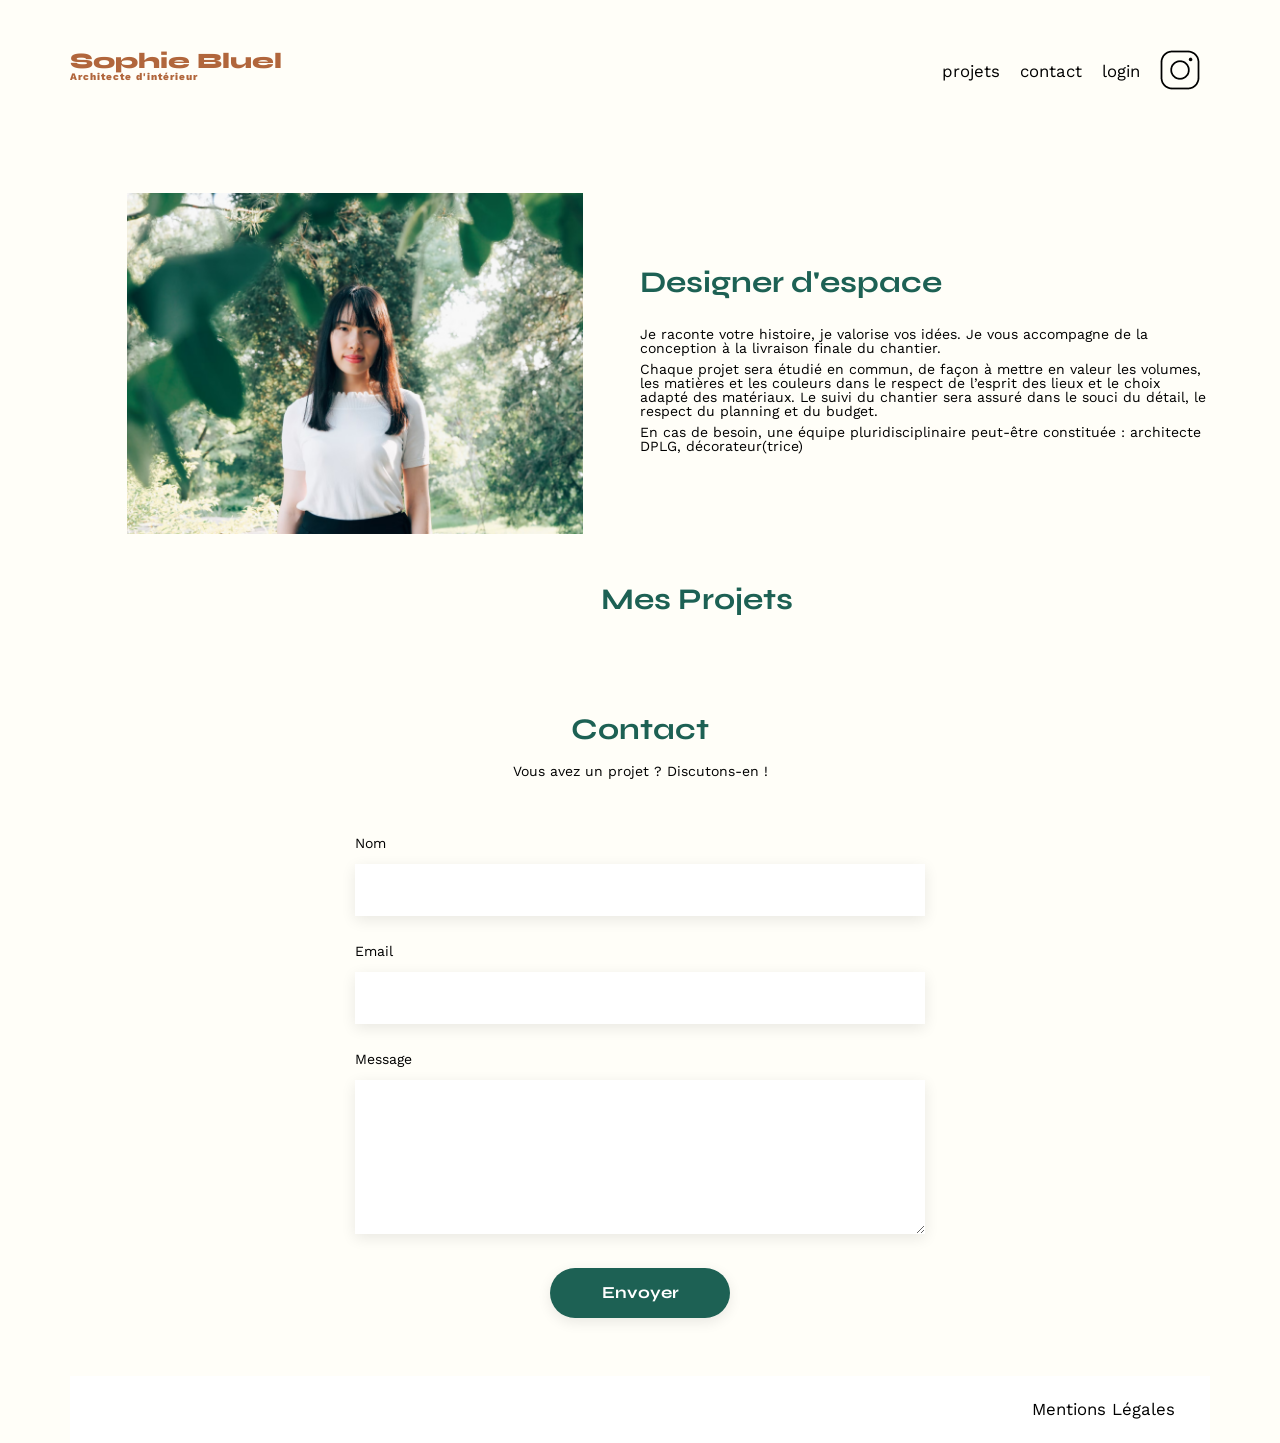
==== commit 806441d0: "version finale" ====
--- a/FrontEnd/index.html
+++ b/FrontEnd/index.html
@@ -14,8 +14,8 @@
 		crossorigin="anonymous" referrerpolicy="no-referrer">
 	<meta name="description" content="">
 	<link rel="stylesheet" href="./assets/style.css">
-	<script src="script.js" defer></script>
-	<script src="modal.js" defer></script>
+	<script src="JavaScript/script.js" defer></script>
+	<script src="JavaScript/modal.js" defer></script>
 </head>
 
 <body>
@@ -23,28 +23,6 @@
 		<div id="edition-mode">
 			<i class="fa-regular fa-pen-to-square"></i>
 			<p>Mode édition</p>
-		</div>
-		<div id="edit-container">
-			<div id="edit-modal">
-				<i class="fa-solid fa-xmark"></i>
-				<i class="fa-solid fa-arrow-left"></i>
-				<h3>Ajout photo</h3>
-				<form id="edit-form">
-					<div id="add-image">
-						<i class="fa-regular fa-image"></i>
-						<label for="file" id="img-btn">+ Ajouter photo</label>
-						<input type="file" id="file" name="image" accept="image/jpg, image/png" required>
-						<img id="img-form" src="#" alt="Aperçu de l'image">
-						<p>jpg, png : 4mo max</p>
-					</div>
-					<label for="form-title">Titre</label>
-					<input type="text" name="title" id="form-title" required>
-					<label for="form-category">Catégories</label>
-					<select id="form-category" required></select>
-					<input type="submit" value="Valider" id="submit-img">
-				</form>
-
-			</div>
 		</div>
 		<div id="initial-header">
 			<h1>Sophie Bluel <span>Architecte d'intérieur</span></h1>
@@ -84,64 +62,41 @@
 					<p>modifier</p>
 				</div>
 			</div>
-
-			<aside id="modify-container">
-				<div id="modal-modify">
+			<aside id="modal-container">
+				<div id="delete-modal">
 					<i class="fa-solid fa-xmark"></i>
 					<h3>Gallerie photo</h3>
 					<div id="handle-works"></div>
 					<input type="submit" value="Ajouter une photo" id="add">
 				</div>
+				<div id="add-modal">
+					<i class="fa-solid fa-xmark"></i>
+					<i class="fa-solid fa-arrow-left"></i>
+					<h3>Ajout photo</h3>
+					<form id="edit-form">
+						<div id="add-image">
+							<i class="fa-regular fa-image"></i>
+							<label for="file" id="img-btn">+ Ajouter photo</label>
+							<input type="file" id="file" name="image" accept="image/jpeg, image/png" required>
+							<img id="img-form" src="#" alt="Aperçu de l'image">
+							<p>jpg, png : 4mo max</p>
+						</div>
+						<div class="form-input">
+							<label for="form-title">Titre</label>
+							<input type="text" name="title" id="form-title" required>
+						</div>
+						<div class="form-input">
+							<label for="form-category">Catégories</label>
+							<select id="form-category" required></select>
+						</div>
+						<hr>
+						<input type="submit" value="Valider" id="submit-img">
+					</form>
+				</div>
 			</aside>
-
-
 			<div id="filter-container">
 			</div>
 			<div class="gallery">
-				<!-- <figure>
-				<img src="assets/images/abajour-tahina.png" alt="Abajour Tahina">
-				<figcaption>Abajour Tahina</figcaption>
-			</figure>
-			<figure>
-				<img src="assets/images/appartement-paris-v.png" alt="Appartement Paris V">
-				<figcaption>Appartement Paris V</figcaption>
-			</figure>
-			<figure>
-				<img src="assets/images/restaurant-sushisen-londres.png" alt="Restaurant Sushisen - Londres">
-				<figcaption>Restaurant Sushisen - Londres</figcaption>
-			</figure>
-			<figure>
-				<img src="assets/images/la-balisiere.png" alt="Villa “La Balisiere” - Port Louis">
-				<figcaption>Villa “La Balisiere” - Port Louis</figcaption>
-			</figure>
-			<figure>
-				<img src="assets/images/structures-thermopolis.png" alt="Structures Thermopolis">
-				<figcaption>Structures Thermopolis</figcaption>
-			</figure>
-			<figure>
-				<img src="assets/images/appartement-paris-x.png" alt="Appartement Paris X">
-				<figcaption>Appartement Paris X</figcaption>
-			</figure>
-			<figure>
-				<img src="assets/images/le-coteau-cassis.png" alt="Pavillon “Le coteau” - Cassis">
-				<figcaption>Pavillon “Le coteau” - Cassis</figcaption>
-			</figure>
-			<figure>
-				<img src="assets/images/villa-ferneze.png" alt="Villa Ferneze - Isola d’Elba">
-				<figcaption>Villa Ferneze - Isola d’Elba</figcaption>
-			</figure>
-			<figure>
-				<img src="assets/images/appartement-paris-xviii.png" alt="Appartement Paris XVIII">
-				<figcaption>Appartement Paris XVIII</figcaption>
-			</figure>
-			<figure>
-				<img src="assets/images/bar-lullaby-paris.png" alt="Bar “Lullaby” - Paris">
-				<figcaption>Bar “Lullaby” - Paris</figcaption>
-			</figure>
-			<figure>
-				<img src="assets/images/hotel-first-arte-new-delhi.png" alt="Hotel First Arte - New Delhi">
-				<figcaption>Hotel First Arte - New Delhi</figcaption>
-			</figure> -->
 			</div>
 		</section>
 		<section id="contact">
@@ -154,11 +109,10 @@
 				<input type="email" name="email" id="email">
 				<label for="message">Message</label>
 				<textarea name="message" id="message" cols="30" rows="10"></textarea>
-				<input type="submit" value="Envoyer">
+				<input id="contact-submit" type="submit" value="Envoyer">
 			</form>
 		</section>
 	</main>
-
 	<footer>
 		<nav>
 			<ul>
@@ -168,4 +122,43 @@
 	</footer>
 </body>
 
-</html>+</html>
+
+
+
+<!--
+<aside id="modal-container">
+	<div id="modify-container">
+		<div id="modal-modify">
+			<i class="fa-solid fa-xmark"></i>
+			<h3>Gallerie photo</h3>
+			<div id="handle-works"></div>
+			<input type="submit" value="Ajouter une photo" id="add">
+		</div>
+	</div>
+	<div id="edit-container">
+		<div id="edit-modal">
+			<i class="fa-solid fa-xmark"></i>
+			<i class="fa-solid fa-arrow-left"></i>
+			<h3>Ajout photo</h3>
+			<form id="edit-form">
+				<div id="add-image">
+					<i class="fa-regular fa-image"></i>
+					<label for="file" id="img-btn">+ Ajouter photo</label>
+					<input type="file" id="file" name="image" accept="image/jpeg, image/png" required>
+					<img id="img-form" src="#" alt="Aperçu de l'image">
+					<p>jpg, png : 4mo max</p>
+				</div>
+				<div class="form-input">
+					<label for="form-title">Titre</label>
+					<input type="text" name="title" id="form-title" required>
+				</div>
+				<div class="form-input">
+					<label for="form-category">Catégories</label>
+					<select id="form-category" required></select>
+				</div>
+				<input type="submit" value="Valider" id="submit-img">
+			</form>
+		</div>
+	</div>
+</aside>-->
--- a/FrontEnd/assets/style.css
+++ b/FrontEnd/assets/style.css
@@ -140,7 +140,7 @@
 	margin: auto;
 	font-family: 'Work Sans';
 	font-size: 14px;
-	background-color: rgb(252, 249, 241);
+	background-color: #FFFEF8;
 }
 
 #index-header {
@@ -316,61 +316,17 @@
 	cursor: pointer;
 }
 
-#filter-container button:hover {
+#filter-container button:focus {
 	background-color: #1D6154;
 	color: #ffffff;
 }
 
-button .selected {
-	background-color: #1D6154;
-}
-
-/** login.html **/
-
-#login-header {
-	display: flex;
-	justify-content: space-between;
-	margin: 50px 0
-}
-
-#login {
+/* Partie connectée */
+
+#projets {
 	display: flex;
 	flex-direction: column;
-	justify-content: center;
-	align-items: center;
-	margin-top: 150px;
-	margin-bottom: 350px;
-}
-
-#login-form {
-	display: flex;
-	flex-direction: column;
-}
-
-#login input {
-	height: 50px;
-	width: 400px;
-	font-size: 1.2em;
-	border: none;
-	box-shadow: 0px 4px 14px rgba(0, 0, 0, 0.09);
-}
-
-#login #connect {
-	width: 200px;
-	cursor: pointer;
-}
-
-#login label {
-	margin: 2em 0 1em 0;
-}
-
-#login a {
-	color: black;
-	text-decoration: underline;
-	font-weight: bold;
-}
-
-/* Modal */
+}
 
 #edition-mode {
 	display: flex;
@@ -397,7 +353,6 @@
 	justify-content: center;
 	align-items: baseline;
 	margin-left: 10%;
-
 }
 
 #modify-gallery {
@@ -408,23 +363,24 @@
 	margin-left: 30px;
 }
 
-/* pas utiliser left et bottom */
-
-
-#modify-container {
+/* Première Modale */
+
+#modal-container {
 	display: none;
 	justify-content: center;
 	align-items: center;
 	position: fixed;
+	z-index: 2;
 	top: 0;
 	left: 0;
 	width: 100%;
 	height: 100%;
+	overflow: auto;
 	background-color: rgba(70, 65, 65, 0.392);
 	border: none;
 	margin: 0;
 
-	#modal-modify {
+	#delete-modal {
 		background-color: #ffffff;
 		width: 30%;
 		height: 50%;
@@ -434,7 +390,7 @@
 		justify-content: space-around;
 		border-radius: 10px;
 		position: relative;
-		padding: 50px 100px;
+		padding: 50px;
 
 		.fa-xmark {
 			position: absolute;
@@ -449,78 +405,70 @@
 
 		#handle-works {
 			border-bottom: 2px solid grey;
-
-			span {
-				display: flex;
-				justify-content: center;
-				align-items: center;
-				position: absolute;
-				top: 5px;
-				right: 5px;
-				background-color: black;
-				height: 18px;
-				width: 18px;
-				border-radius: 2px;
-			}
-
-			.fa-trash-can {
-				color: #ffffff;
-				cursor: pointer;
-				font-size: 0.6rem;
+			display: grid;
+			grid-template-columns: repeat(5, 1fr);
+			grid-template-rows: repeat(3, auto);
+			grid-row-gap: 20px;
+			grid-column-gap: 10px;
+			margin: 40px 80px 0px 80px;
+			padding-bottom: 30px;
+			border-bottom: solid 2px #d0d0d0;
+
+			figure {
+				position: relative;
+				height: 100%;
+				width: 100%;
+
+				img {
+					max-width: 100%;
+					height: 100%;
+					object-fit: cover;
+				}
+
+				span {
+					display: flex;
+					justify-content: center;
+					align-items: center;
+					position: absolute;
+					top: 5px;
+					right: 5px;
+					background-color: black;
+					height: 16px;
+					width: 16px;
+					border-radius: 2px;
+
+					.fa-trash-can {
+						color: #ffffff;
+						cursor: pointer;
+						font-size: 0.6rem;
+					}
+				}
 			}
 		}
 
 		input {
 			padding: 7px;
+			margin-top: 10px;
+			margin-bottom: 10px;
+			border: 1px;
 			cursor: pointer;
 		}
 	}
-}
-
-#handle-works {
-	display: grid;
-	grid-template-columns: repeat(5, 1fr);
-	grid-template-rows: repeat(3, auto);
-	grid-row-gap: 20px;
-	grid-column-gap: 10px;
-	margin: 40px 80px 0px 80px;
-	padding-bottom: 30px;
-	border-bottom: solid 2px #d0d0d0;
-}
-
-#handle-works figure {
-	position: relative;
-	height: 135px;
-}
-
-#handle-works img {
-	max-width: 100%;
-	height: 100%;
-	object-fit: cover;
-}
-
-#edit-container {
-	display: none;
-	justify-content: center;
-	align-items: center;
-	position: fixed;
-	left: 0;
-	width: 100%;
-	height: 100%;
-	background-color: rgba(70, 65, 65, 0.392);
-	margin: 0;
-
-	#edit-modal {
+
+/* Seconde Modale */
+
+	#add-modal {
+		display: none;
 		background-color: #ffffff;
 		width: 30%;
 		height: 50%;
 		display: flex;
 		flex-direction: column;
 		align-items: center;
-		justify-content: space-around;
+		justify-content: flex-start;
 		border-radius: 10px;
 		position: relative;
-		padding: 50px 100px;
+		padding: 50px;
 
 		.fa-xmark {
 			position: absolute;
@@ -538,36 +486,40 @@
 
 		h3 {
 			font-size: 25px;
+			margin-bottom: 15px;
 		}
 
 		#edit-form {
 			display: flex;
 			flex-direction: column;
-			width: 80%;
-			gap: 10px;
+			justify-content: space-between;
+			width: 90%;
+			height: 80%;
+			gap: 20px;
 
 			#add-image {
 				display: flex;
 				flex-direction: column;
+				position: relative;
 				align-items: center;
 				justify-content: center;
+				height: 50%;
 				background-color: rgb(194, 214, 233);
 				gap: 15px;
 				padding: 20px 0;
 
 				.fa-image {
-					font-size: 100px;
+					font-size: 90px;
 					color: rgb(169, 167, 167);
 				}
 
 				label {
-					font-size: 20px;
+					font-size: 15px;
 					border-radius: 50px;
 					background-color: rgb(164, 161, 161);
 					color: rgb(81, 131, 239);
-					padding: 10px 40px;
+					padding: 10px 17px;
 					cursor: pointer;
-
 				}
 
 				input {
@@ -576,23 +528,62 @@
 
 				img {
 					display: none;
-					max-width: 50%;
-					max-height: 50%;
+					position: absolute;
+					max-width: 100%;
+					max-height: 100%;	
 				}
 
 				p {
+					font-size: 12px;
+				}
+			}
+
+			.form-input {
+				display: flex;
+				flex-direction: column;
+				gap: 5px;
+
+				label {
 					font-size: 15px;
 				}
+
+				input {
+					padding: 5px;
+					border: 1px;
+					box-shadow: 0px 4px 14px 0px #00000017;
+				}
+
+				select {
+					padding: 5px;
+					border: 1px;
+					box-shadow: 0px 4px 14px 0px #00000017;
+				}
 			}
-		}
-
-		#submit-img {
-			cursor: pointer;
+
+			hr {
+				width: 100%;
+				background-color: #d0d0d0;
+				margin-top: 15px;
+			}
+
+			#submit-img {
+				background-color: #A7A7A7;
+				border: 1px;
+				cursor: pointer;
+				padding: 5px;
+				margin-top: 0;
+			}
 		}
 	}
 }
 
-/** **/
+/** Contact **/
+
+#contact-submit {
+	cursor: pointer;
+}
+
+/** Footer **/
 
 footer {
 	background-color: #ffffff;
@@ -603,4 +594,54 @@
 	justify-content: flex-end;
 	padding: 25px;
 	margin-top: 25px;
+}
+
+/** login.html **/
+
+#login-header {
+	display: flex;
+	justify-content: space-between;
+	margin: 50px 0
+}
+
+#login {
+	display: flex;
+	flex-direction: column;
+	justify-content: center;
+	align-items: center;
+	margin-top: 150px;
+	margin-bottom: 350px;
+
+	#error-login {
+		color: red;
+		margin-top: 10px;
+	}
+
+	#login-form {
+		display: flex;
+		flex-direction: column;
+
+		label {
+			margin: 2em 0 1em 0;
+		}
+
+		input {
+			height: 50px;
+			width: 400px;
+			font-size: 1.2em;
+			border: none;
+			box-shadow: 0px 4px 14px rgba(0, 0, 0, 0.09);
+		}
+
+		#connect {
+			width: 200px;
+			cursor: pointer;
+		}
+	}
+
+	a {
+		color: black;
+		text-decoration: underline;
+		font-weight: bold;
+	}
 }
